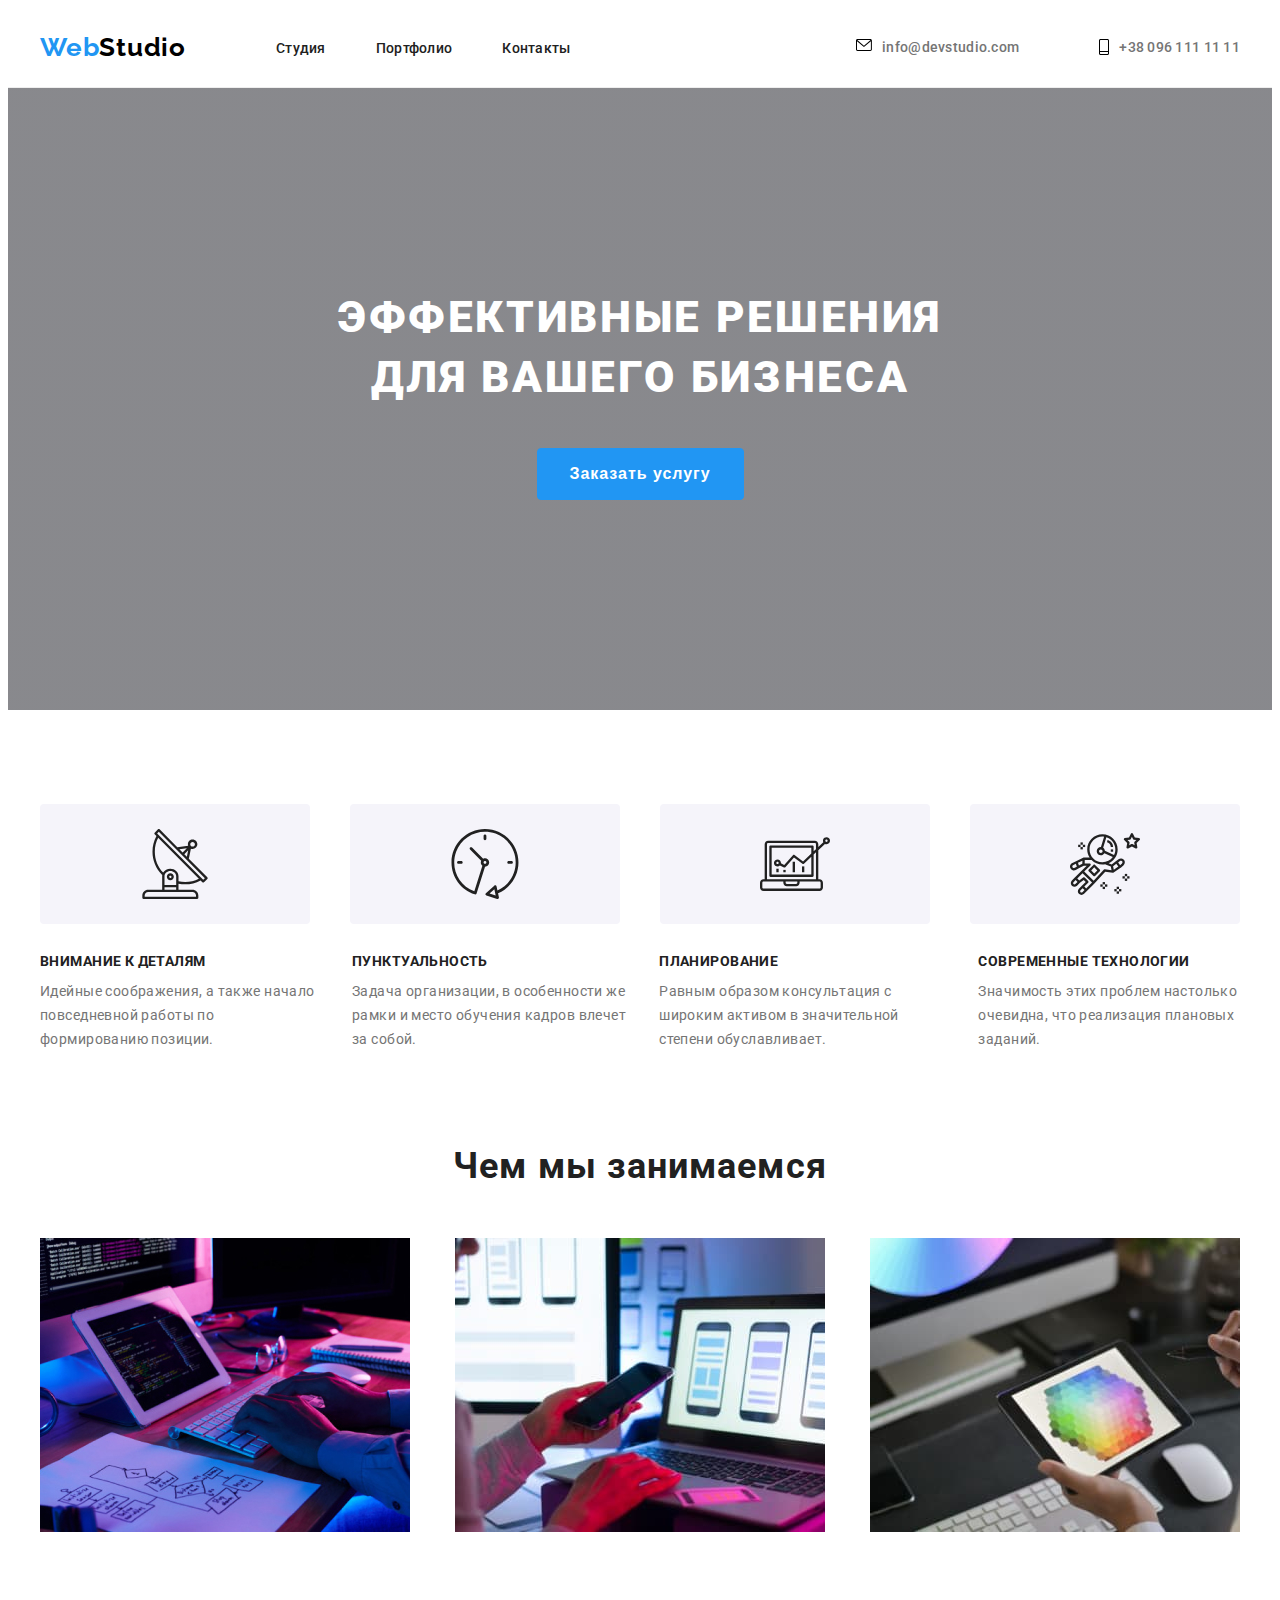
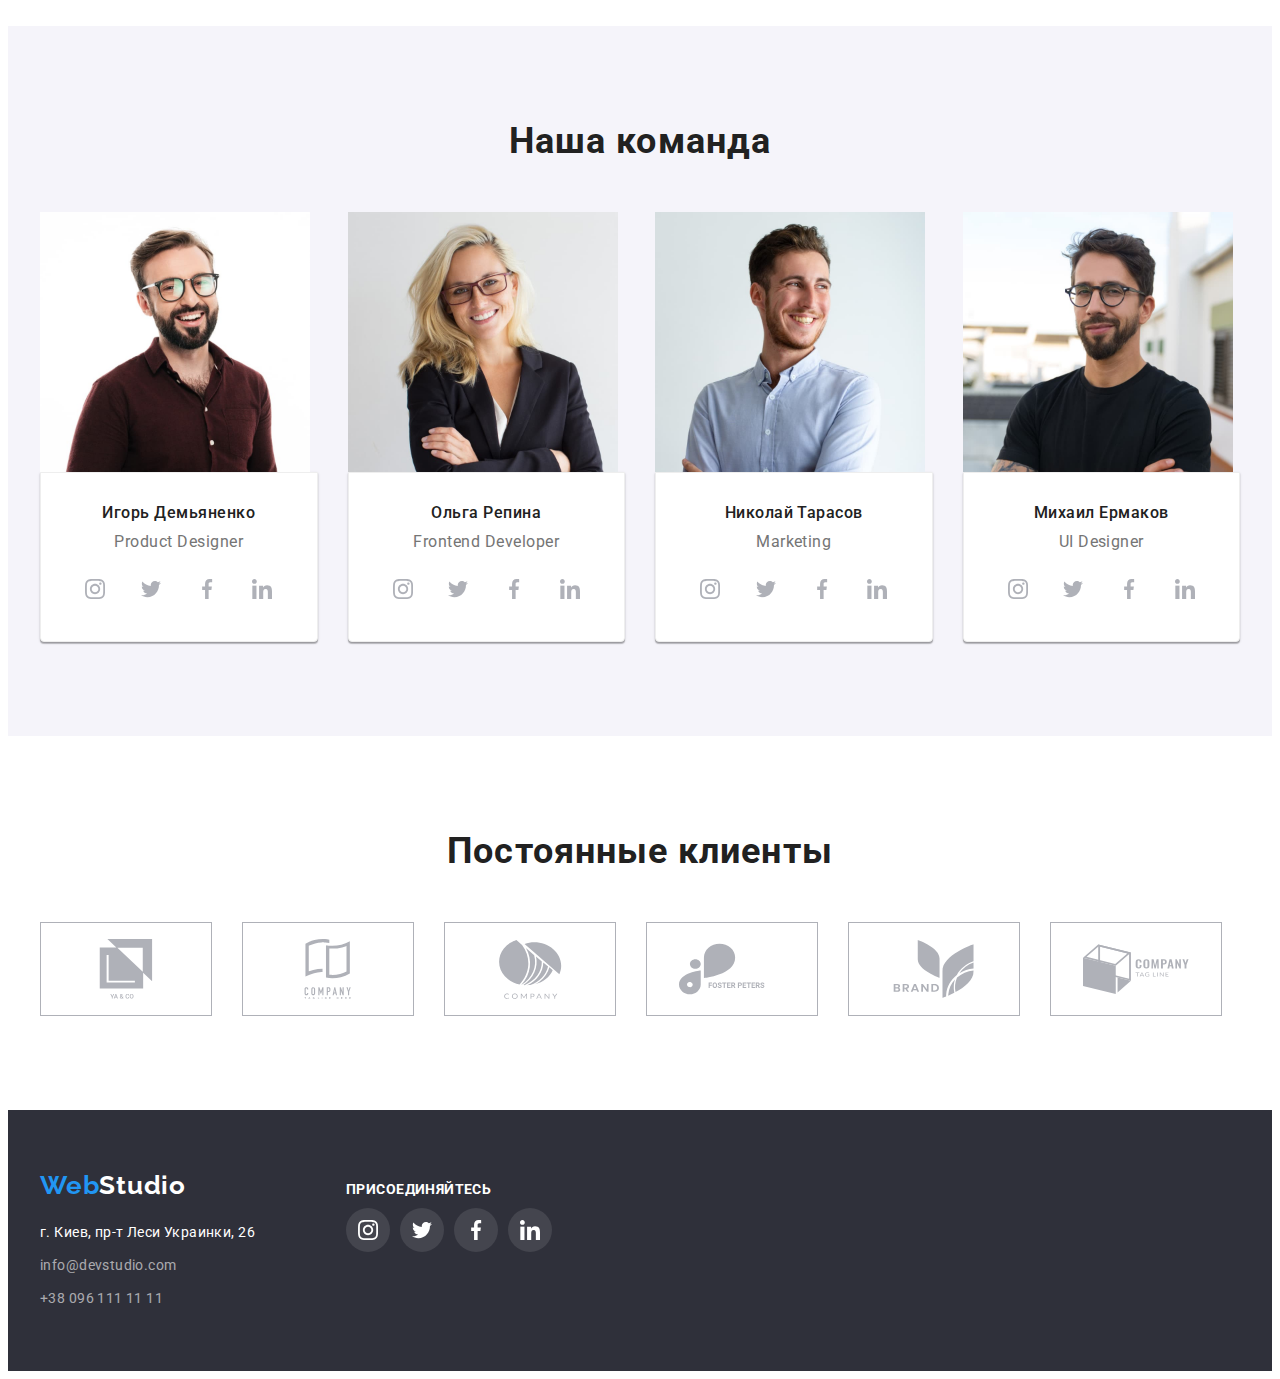
==== index.html @ e997918e "created a new repository and copied the files of the previous work into it" ====
<!DOCTYPE html>
<html lang="ru">
<head>
    <meta charset="UTF-8">
    <meta http-equiv="X-UA-Compatible" content="IE=edge">
    <meta name="viewport" content="width=device-width, initial-scale=1.0">
    <title>Document</title>
    <link rel="preconnect" href="https://fonts.googleapis.com">
    <link rel="preconnect" href="https://fonts.gstatic.com" crossorigin>
    <link
        href="https://fonts.googleapis.com/css2?family=Montserrat:wght@400;700&family=Raleway:wght@700&family=Roboto:wght@400;500;700;900&display=swap"
        rel="stylesheet">
    <link rel="stylesheet" href="https://cdnjs.cloudflare.com/ajax/libs/modern-normalize/1.1.0/modern-normalize.min.css"
        integrity="sha512-wpPYUAdjBVSE4KJnH1VR1HeZfpl1ub8YT/NKx4PuQ5NmX2tKuGu6U/JRp5y+Y8XG2tV+wKQpNHVUX03MfMFn9Q=="
        crossorigin="anonymous" referrerpolicy="no-referrer" />
    <link rel="stylesheet" href="./css/styles.css">
</head>

<body>

    <header class="header">
        <div class="container header-container">
            <a class="logo link" lang=en href=""><span class="logo-part">Web</span>Studio</a>
            <nav class="navigation">
                <ul class="nav-list list">

                    <li class="nav-list-item">
                        <a class="nav-list-link link" href="./index.html">Студия</a>
                    </li>

                    <li class="nav-list-item">
                        <a class="nav-list-link link" href="./portfolio.html">Портфолио</a>
                    </li>

                    <li class="nav-list-item">
                        <a class="nav-list-link link" href="">Контакты</a>
                    </li>

                </ul>
            </nav>

                <ul class="contacts list">

                    <li class="contacts-item link">
                        <a class="contact-mail link" href="mailto:info@devstudio.com">
                            <svg class="contacts-icon-email" widht="16" height="12">
                                <use href="./images/sprite.svg#envelope">
                                </use>
                            </svg>
                    info@devstudio.com
                        </a>
                    </li>

                    <li class="contacts-item link">
                        <a class="contact-number link" href="tel:+380961111111">
                        <svg class="contacts-icon-tel" widht="10" height="16">
                            <use href="./images/sprite.svg#icon-mobile-phone"></use>
                        </svg>
                        +38 096 111 11 11</a>
                    </li>

                </ul>
        </div>
    </header>

    <main>
        <section class="hero hero-section">
            <div class="container">
                <h1 class="main-title">Эффективные решения<br> для вашего бизнеса</h1>
                <button class="button" type="button">Заказать услугу</button>
            </div>
        </section>
        <section class="features section">
            <div class="container">
                <ul class="features-list-picture list">

                    <li class="features-picture-img">
                        <a class="features-picture-link" href="">
                            <svg class="features-picture-link-icon" width="70" height="70">
                                <use href="./images/sprite.svg#antenna">
                                </use>
                            </svg>
                        </a>
                    </li>

                    <li class="features-icon-img">
                        <a class="features-picture-link" href="">
                            <svg class="features-picture-link-icon" width="70" height="70">
                                <use href="./images/sprite.svg#clock">
                                </use>
                            </svg>
                        </a>
                    </li>

                    <li class="features-icon-img">
                        <a class="features-picture-link" href="">
                            <svg class="features-picture-link-icon" width="70" height="70">
                                <use href="./images/sprite.svg#diagram">
                                </use>
                            </svg>
                        </a>
                    </li>

                    <li class="features-icon-img">
                        <a class="features-picture-link" href="">
                            <svg class="features-picture-link-icon" width="70" height="70">
                                <use href="./images/sprite.svg#astronaut">
                                </use>
                            </svg>
                        </a>
                    </li>

                </ul>

                <ul class="features-list list">

                    <li class="features-list-item">
                        <h3 class="tagline">Внимание к деталям</h3>
                        <p class="text">
                            Идейные соображения, а также начало 
                            повседневной работы по формированию позиции.
                        </p>
                    </li>

                    <li class="features-list-item">
                        <h3 class="tagline">Пунктуальность</h3>
                        <p class="text">
                            Задача организации, в особенности же рамки и 
                            место обучения кадров влечет за собой.
                        </p>
                    </li>

                    <li class="features-list-item">
                        <h3 class="tagline">Планирование</h3>
                        <p class="text">
                            Равным образом консультация с широким активом 
                            в значительной степени обуславливает.
                        </p>
                    </li>

                    <li class="features-list-item">
                        <h3 class="tagline">Современные технологии</h3>
                        <p class="text">
                            Значимость этих проблем настолько очевидна, 
                            что реализация плановых заданий.
                        </p>
                    </li>

                </ul>
            </div>
        </section>
        <section class="about-us">
            <div class="container">
                <h2 class="subtitle">Чем мы занимаемся</h2>
                <ul class="about-us-list list">

                    <li class="about-us-list-item">
                        <img src="./images/about-img-1.jpg" alt="десктоп разработка" width="370" height="294">
                    </li>

                    <li class="about-us-list-item">
                        <img src="./images/about-img-2.jpg" alt="мобильная разработка" width="370" height="294">
                    </li>

                    <li class="about-us-list-item">
                        <img src="./images/about-img-3.jpg" alt="дизайн" width="370" height="294">
                    </li>

                </ul>
            </div>
        </section>
        <section class="team section">
            <div class="container">
                <h2 class="subtitle">Наша команда</h2>
                <ul class="team-list list">

                    <li class="team-list-item">
                        <img src="./images/team-img-1.jpg" alt="мужчина брюнет в коричневой рубашке с бородой и в очках" width="270" height="260">
                        <div class="team-list-caption">
                            <h3 class="team-list-img-name">Игорь Демьяненко</h3>
                            <p class="team-list-img-profession" lang="en">Product Designer</p>
                            <ul class="social-list list">

                                <li class="social-list-item">
                                    <a class="social-list-link" href="">
                                        <svg class="social-list-icon" width="20" height="20">
                                            <use href="./images/sprite.svg#instagram"></use>
                                        </svg>
                                    </a>
                                </li>

                                <li class="social-list-item">
                                    <a class="social-list-link" href="">
                                        <svg class="social-list-icon" width="20" height="20">
                                            <use href="./images/sprite.svg#twitter"></use>
                                        </svg>
                                    </a>
                                </li>

                                <li class="social-list-item">
                                    <a class="social-list-link" href="">
                                        <svg class="social-list-icon" width="20" height="20">
                                            <use href="./images/sprite.svg#facebook">
                                            </use>
                                        </svg>
                                    </a>
                                </li>

                                <li class="social-list-item">
                                    <a class="social-list-link" href="">
                                        <svg class="social-list-icon" width="20" height="20">
                                            <use href="./images/sprite.svg#linkedin">
                                            </use>
                                        </svg>                                       
                                    </a>
                                </li>

                            </ul> 
                        </div>
                    </li>

                    <li class="team-list-item">
                        <img src="/images/team-img-2.jpg" alt="женщина блондинка в черном пиджаке в очках" width="270" height="260">
                        <div class="team-list-caption">  
                            <h3 class="team-list-img-name">Ольга Репина</h3>
                            <p class="team-list-img-profession" lang="en">Frontend Developer</p>
                            <ul class="social-list list">

                                <li class="social-list-item">
                                    <a class="social-list-link" href="">
                                        <svg class="social-list-icon" width="20" height="20">
                                            <use href="./images/sprite.svg#instagram"></use>
                                        </svg>
                                    </a>
                                </li>

                                <li class="social-list-item">
                                    <a class="social-list-link" href="">
                                        <svg class="social-list-icon" width="20" height="20">
                                            <use href="./images/sprite.svg#twitter"></use>
                                        </svg>
                                    </a>
                                </li>

                                <li class="social-list-item">
                                    <a class="social-list-link" href="">
                                        <svg class="social-list-icon" width="20" height="20">
                                            <use href="./images/sprite.svg#facebook">
                                            </use>
                                        </svg>
                                    </a>
                                </li>

                                <li class="social-list-item">
                                    <a class="social-list-link" href="">
                                        <svg class="social-list-icon" width="20" height="20">
                                            <use href="./images/sprite.svg#linkedin"></use>
                                        </svg>
                                    </a>
                                </li>

                            </ul>
                        </div>
                    </li>

                    <li class="team-list-item">
                        <img src="./images/team-img-3.jpg" alt="мужчина брюнет в голубой рубашке" width="270" height="260">
                        <div class="team-list-caption">
                            <h3 class="team-list-img-name">Николай Тарасов</h3>
                            <p class="team-list-img-profession" lang="en">Marketing</p>
                            <ul class="social-list list">

                                <li class="social-list-item">
                                    <a class="social-list-link" href="">
                                        <svg class="social-list-icon" width="20" height="20">
                                            <use href="./images/sprite.svg#instagram"></use>
                                        </svg>
                                    </a>
                                </li>

                                <li class="social-list-item">
                                    <a class="social-list-link" href="">
                                        <svg class="social-list-icon" width="20" height="20">
                                            <use href="./images/sprite.svg#twitter"></use>
                                        </svg>
                                    </a>
                                </li>

                                <li class="social-list-item">
                                    <a class="social-list-link" href="">
                                        <svg class="social-list-icon" width="20" height="20">
                                            <use href="./images/sprite.svg#facebook">
                            
                                            </use>
                                        </svg>
                                    </a>
                                </li>

                                <li class="social-list-item">
                                    <a class="social-list-link" href="">
                                        <svg class="social-list-icon" width="20" height="20">
                                            <use href="./images/sprite.svg#linkedin"></use>
                                        </svg>
                                    </a>
                                </li>

                            </ul>
                        </div>
                    </li>

                    <li class="team-list-item">
                        <img src="./images/team-img-4.jpg" alt="мужчина брюнет в черной футболке с бородой и в очках" width="270" height="260">
                        <div class="team-list-caption">
                            <h3 class="team-list-img-name">Михаил Ермаков</h3>
                            <p class="team-list-img-profession" lang="en">UI Designer</p>
                            <ul class="social-list list">

                                <li class="social-list-item">
                                    <a class="social-list-link" href="">
                                        <svg class="social-list-icon" width="20" height="20">
                                            <use href="./images/sprite.svg#instagram"></use>
                                        </svg>
                                    </a>
                                </li>

                                <li class="social-list-item">
                                    <a class="social-list-link" href="">
                                        <svg class="social-list-icon" width="20" height="20">
                                            <use href="./images/sprite.svg#twitter"></use>
                                        </svg>
                                    </a>
                                </li>

                                <li class="social-list-item">
                                    <a class="social-list-link" href="">
                                        <svg class="social-list-icon" width="20" height="20">
                                            <use href="./images/sprite.svg#facebook">
                                            </use>
                                        </svg>
                                    </a>
                                </li>

                                <li class="social-list-item">
                                    <a class="social-list-link" href="">
                                        <svg class="social-list-icon" width="20" height="20">
                                            <use href="./images/sprite.svg#linkedin"></use>
                                        </svg>
                                    </a>
                                </li>

                            </ul>
                        </div>
                    </li>

                </ul>
            </div>
        </section>
        <section class="clients">
            <div class="container">
                <h2 class="subtitle">Постоянные клиенты</h2>
                <div class="clients-box">
                    <ul class="clients-list list">

                        <li class="clients-list-item">
                            <a class="clients-list-link" href="">
                                <svg class="clients-list-icon" width="106" height="60">
                                    <use href="./images/sprite.svg#union"></use>
                                </svg>
                            </a>
                        </li>

                        <li class="clients-list-item">
                            <a class="clients-list-link" href="">
                                <svg class="clients-list-icon" width="106" height="60">
                                    <use href="./images/sprite.svg#two-icon"></use>
                                </svg>
                            </a>
                        </li>

                        <li class="clients-list-item">
                            <a class="clients-list-link" href="">
                                <svg class="clients-list-icon" width="106" height="60">
                                    <use href="./images/sprite.svg#group"></use>
                                </svg>
                            </a>
                        </li>

                        <li class="clients-list-item">
                            <a class="clients-list-link" href="">
                                <svg class="clients-list-icon" width="106" height="60">
                                    <use href="./images/sprite.svg#group-2"></use>
                                </svg>
                            </a>
                        </li>

                        <li class="clients-list-item">
                            <a class="clients-list-link" href="">
                                <svg class="clients-list-icon" width="106" height="60">
                                    <use href="./images/sprite.svg#brand"></use>
                                </svg>
                            </a>
                        </li>

                        <li class="clients-list-item">
                            <a class="clients-list-link" href="">
                                <svg class="clients-list-icon" width="106" height="60">
                                    <use href="./images/sprite.svg#object"></use>
                                </svg>
                            </a>
                        </li>

                    </ul>
                </div>
            </div>
        </section>        
    </main>

    <footer class="footer">
        <div class="container footer-info">
            <div class="footer-container">
                <a class="logo link" lang=en href=""><span class="logo-part">Web</span><span class="logo-part-footer">Studio</span></a>
                <address>
                    <ul class="list footer-list">
                        <li>
                            <a class="address-contact-maps link" href="https://goo.gl/maps/7tFb4trJrArzVca6A">г. Киев, пр-т Леси Украинки, 26</a>
                        </li>
                        <li> 
                            <a class="address-contact-mail link" href="mailto:info@devstudio.com">info@devstudio.com</a>
                        </li>
                        <li>
                            <a class="address-contact-number link" href="tel:+380961111111">+38 096 111 11 11</a>
                        </li>

                    </ul>
                </address>
            </div>
            <div class="footer-social-info">
                <h3 class="tagline footer-tagline">Присоединяйтесь</h3>
                <ul class="footer-social-list list">

                    <li class="footer-social-list-item">
                        <a class="footer-social-list-link" href="">
                            <svg class="social-list-icon" width="20" height="20">
                                <use href="./images/sprite.svg#instagram"></use>
                            </svg>
                        </a>
                    </li>

                    <li class="footer-social-list-item">
                        <a class="footer-social-list-link" href="">
                            <svg class="social-list-icon" width="20" height="20">
                                <use href="./images/sprite.svg#twitter"></use>
                            </svg>
                        </a>
                    </li>

                    <li class="footer-social-list-item">
                        <a class="footer-social-list-link" href="">
                            <svg class="social-list-icon" width="20" height="20">
                                <use href="./images/sprite.svg#facebook">
                                </use>
                            </svg>
                        </a>
                    </li>

                    <li class="footer-social-list-item">
                        <a class="footer-social-list-link" href="">
                            <svg class="social-list-icon" width="20" height="20">
                                <use href="./images/sprite.svg#linkedin"></use>
                            </svg>
                        </a>
                    </li>
                    
                </ul>
            </div>
        </div>
    </footer>

</body>
</html>
---- css/styles.css ----
:root {
  --primary-font-family: "Roboto", sans-serif;
  --secondary-font-family: "Raleway", sans-serif;
  --primary-text-color-theme-dark: #ffffff;
  --primary-text-color-theme-light: #212121;
  --secondary-primary-text-color-theme-dark: #2f303a;
  --secondary-primary-text-color-theme-light: #757575;
  --accent-color: #2196f3;
}

body {
  font-family: var(--primary-font-family);
}

h1, h2, h3, h4, p {
  margin-top: 0;
  margin-bottom: 0;
}

ul {
  margin-top: 0;
  margin-bottom: 0;
  padding-left: 0;
}

img {
  display: block;
}

address {
  font-style: normal;
}

.list {
  list-style: none;
}

.link {
  text-decoration: none;
}

.container {
  width: 1200px;
  padding-left: 15px;
  padding-right: 15px;
  margin-left: auto;
  margin-right: auto;
}

/* components */

.logo {
  font-family: var(--secondary-font-family);
  font-weight: 700;
  font-size: 26px;
  line-height: 1.19;
  /* identical to box height */
  letter-spacing: 0.03em;
  color: #000000;
  margin-right: 90px;
}

.logo-part {
  color: var(--accent-color);
}

.tagline {
  font-weight: 700;
  font-size: 14px;
  line-height: 1.14;
  letter-spacing: 0.03em;
  text-transform: uppercase;
  color: var(--primary-text-color-theme-light);
  margin-bottom: 10px;
}

.text {
  font-weight: 400;
  font-size: 14px;
  line-height: 1.71;
  /* or 171% */
  letter-spacing: 0.03em;
  color: var(--secondary-primary-text-color-theme-light);
}

.subtitle {
  font-weight: 700;
  font-size: 36px;
  line-height: 1.17;
  text-align: center;
  letter-spacing: 0.03em;
  color: var(--primary-text-color-theme-light);
  margin-bottom: 50px;
}

.social-list {
  display: flex;
  justify-content: space-between;
}

.social-list-link {
  display: flex;
  align-items: center;
  justify-content: center;
  width: 44px;
  height: 44px;
  background-color: var(--primary-text-color-theme-dark);
  border-radius: 50%;
  fill: #AFB1B8;
}

.social-list-link:hover,
.social-list-link:focus {
  fill: #FFFFFF;
  background-color: var(--accent-color);
}

.clients-list {
  display: flex;

}

.clients-list-link {
  display: flex;
  align-items: center;
  justify-content: center;
  width: 170px;
  height: 92px;
  background-color: var(--primary-text-color-theme-dark);
  fill: #AFB1B8;

}

.clients-list-link:hover,
.clients-list-link:focus {
  fill: var(--accent-color);
}


.features-list-picture {
  display: flex;
  justify-content: space-between;
}

.features-picture-link {
  display: flex;
  align-items: center;
  justify-content: center;
  width: 270px;
  height: 120px;
  background-color: #F5F4FA;
  fill: #212121;
  border-radius: 4px;
}

/* header */

.header {
  padding-top: 24px;
  padding-bottom: 24px;
  box-sizing: border-box;
  background: #FFFFFF;
  border-bottom: 1px solid #EEEEEE;
}

.header-container {
  display: flex;
  align-items: center;
}

.nav-list {
  display: flex;
  align-items: center;
}

.nav-list-link {
  font-weight: 500;
  font-size: 14px;
  line-height: 1.17;
  letter-spacing: 0.02em;
  color: var(--primary-text-color-theme-light);
}

.nav-list-item:not(:last-child) {
  margin-right: 50px;
}

.contacts {
    display: flex;
    align-items: center;
    margin-right: 0;
    margin-left: auto;
}

.contacts-item:first-child{
    margin-right: 30px;
}

.contact-mail, .contact-number {
    text-decoration: none;
    color: var(--second-text-color);
    font-weight: 500;
    font-size: 14px;
    line-height: 1.14;
    letter-spacing: 0.02em;
    display: flex;
    fill: var(--second-text-color);
}

.contacts-icon-email {
    width: 16px;
    height: 12px;
    margin-right: 10px;
}

.contacts-icon-tel {
    width: 10px;
    height: 16px;
    margin-right: 10px;
}


.nav-list-link:hover,
.nav-list-link:focus {
  color: var(--accent-color);
}

.contact-mail {
  font-weight: 500;
  font-size: 14px;
  line-height: 1.17;
  letter-spacing: 0.02em;
  color: var(--secondary-primary-text-color-theme-light);
  margin-left: auto;
  margin-right: 50px;
}

.contact-number {
  font-weight: 500;
  font-size: 14px;
  line-height: 1.17;
  letter-spacing: 0.02em;
  color: var(--secondary-primary-text-color-theme-light);
}

.contact-mail:hover,
.contact-mail:focus {
  color: var(--accent-color);
}

.contact-mail:hover .contacts-icon-email,
.contact-mail:focus .contacts-icon-email {
  fill: var(--accent-color);
}

.contact-number:hover,
.contact-number:focus {
  color: var(--accent-color);
}

.contact-number:hover .contacts-icon-tel,
.contact-number:focus .contacts-icon-tel {
  fill: var(--accent-color);
}

.section {
  padding-top: 94px;
  padding-bottom: 94px;
}

/* hero */

.hero {
  max-width: 1600px;
  margin-left: auto;
  margin-right: auto;
  background-image: linear-gradient(rgba(47, 48, 58, 0.4),
      rgba(47, 48, 58, 0.4)),
    url("../images/hero/img.jpg");
  background-size: cover;
  background-color: #C4C4C4;
}

.hero-section {
  padding-top: 200px;
  padding-bottom: 210px;
}

.main-title {
  font-weight: 900;
  font-size: 44px;
  line-height: 1.36;
  /* or 136% */
  text-align: center;
  letter-spacing: 0.06em;
  text-transform: uppercase;
  color: var(--primary-text-color-theme-dark);
  margin-bottom: 40px;
}

.button {
  min-width: 200px;
  padding: 10px 32px;
  border: 1px solid var(--accent-color);
  border-radius: 4px;
  font-weight: 700;
  font-size: 16px;
  line-height: 1.88;
  /* identical to box height, or 187% */
  display: flex;
  align-items: center;
  text-align: center;
  letter-spacing: 0.06em;
  color: var(--primary-text-color-theme-dark);
  background-color: var(--accent-color);
  margin-left: auto;
  margin-right: auto;
}

.button:hover,
.button:focus {
  background-color: var(--accent-color);
  cursor: pointer;
}

/* features */
.features-list {
  display: flex;
  margin-left: -30px;
  margin-top: -30px;
}

.features-list-item {
  flex-basis: calc((100%-120px)/4);
  margin-left: 30px;
  margin-top: 30px;
}

/* about-us */
.about-us {
  padding-bottom: 94px;
}

.about-us-list {
  display: flex;
  justify-content: space-between;
}

.features-icon-img {
  margin-bottom: 30px;
}

/* team */

.team {
  background: #F5F4FA;
}

.team-list-img-name {
  font-weight: 500;
  font-size: 16px;
  line-height: 1.19;
  /* identical to box height */
  text-align: center;
  letter-spacing: 0.03em;
  color: var(--primary-text-color-theme-light);
  margin-bottom: 10px;
}

.team-list-img-profession {
  font-weight: normal;
  font-size: 16px;
  line-height: 1.19;
  /* identical to box height */
  text-align: center;
  letter-spacing: 0.03em;
  color: var(--secondary-primary-text-color-theme-light);
  margin-bottom: 16px;
}

.team-list {
  display: flex;
  flex-wrap: wrap;
  margin-left: -30px;
  margin-top: -30px;
}

.team-list-item {
  flex-basis: calc((100% - 120px) / 4);
  margin-left: 30px;
  margin-top: 30px;
}

.team-list-caption {
  box-sizing: border-box;
  border: 1px solid #EEEEEE;
  background-color: #FFFFFF;
  /* material shadow v1 */
  box-shadow: 0px 1px 3px rgba(0, 0, 0, 0.12), 0px 1px 1px rgba(0, 0, 0, 0.14), 0px 2px 1px rgba(0, 0, 0, 0.2);
  border-radius: 0px 0px 4px 4px;
  padding-top: 30px;
  padding-bottom: 30px;
  padding-left: 32px;
  padding-right: 32px;
}

/* clients */

.clients {
  padding-top: 94px;
  padding-bottom: 94px;
}

.clients-box {
  display: flex;
}

.clients-list {
  display: flex;
  /* flex-wrap: wrap; */
  margin-left: -30px;
  margin-top: -30px;
}

.clients-list-item {
  flex-basis: calc((100% - 180px) / 6);
  margin-left: 30px;
  margin-top: 30px;
  border: 1px solid #AFB1B8;
}

.clients-list-item:hover,
.clients-list-item:focus {
  border: 1px solid #2196F3
}

/* footer */


.footer {
  font-family: inherit;
  background-color: var(--secondary-primary-text-color-theme-dark);
  padding-top: 60px;
  padding-bottom: 60px;
}

.footer-container {

}

.footer-social-list {
  display: flex;

}
.footer-list {
  margin-top: 20px;
}

.logo-part-footer {
  color: var(--primary-text-color-theme-dark);
}

.address-contact-maps {
  display: block;
  font-weight: normal;
  font-size: 14px;
  line-height: 1.71;
  letter-spacing: 0.03em;
  color: var(--primary-text-color-theme-dark);
  margin-bottom: 9px
}

.address-contact-mail {
  display: block;
  font-family: inherit;
  font-weight: normal;
  font-size: 14px;
  line-height: 1.71;
  /* or 171% */
  letter-spacing: 0.03em;
  color: rgba(255, 255, 255, 0.6);
  margin-bottom: 9px
}

.address-contact-number {
  font-family: inherit;
  font-weight: normal;
  font-size: 14px;
  line-height: 1.71;
  /* or 171% */
  letter-spacing: 0.03em;
  color: rgba(255, 255, 255, 0.6);
} 

.footer-info{
  display: flex;
  align-items: baseline;
}

.footer-container{
  margin-right: 70px;
}

.footer-tagline {
  color: var(--primary-text-color-theme-dark);
}

.footer-social-list-item:not(:last-child) {
  margin-right: 10px;
}

.footer-social-list-link{
  width: 44px;
  height: 44px;
  background: rgba(255, 255, 255, 0.1);
  border-radius: 50%;
  display: flex;
  justify-content: center;
  align-items: center;
  fill: #ffffff;
}

.footer-social-list-link:hover, .footer-social-list-link:focus{
  background-color: var(--accent-color);
}



/* portfolio */

.portfolio-main {
  padding-top: 100px;
  padding-bottom: 100px;
}

.page-nav-button {
  font-family: inherit;
  font-style: normal;
  font-weight: 500;
  font-size: 16px;
  line-height: 26px;
  /* identical to box height, or 162% */
  text-align: center;
  letter-spacing: 0.03em;
  color: var(--primary-text-color-theme-light);
  padding: 6px 22px;
}

.page-nav-button:hover,
.page-nav-button:focus {
  background-color: var(--accent-color);
  cursor: pointer;
  color: var(--primary-text-color-theme-dark);
  box-shadow: 0px 3px 1px rgba(0, 0, 0, 0.1), 0px 1px 2px rgba(0, 0, 0, 0.08), 0px 2px 2px rgba(0, 0, 0, 0.12);
}

.examples-name {
  font-weight: 700;
  font-size: 18px;
  line-height: 2;
  /* identical to box height, or 200% */
  letter-spacing: 0.06em;
  color: var(--primary-text-color-theme-light);
  padding-left: 20px;
}

.examples-text {
  font-weight: 400;
  font-size: 16px;
  line-height: 1.88;
  /* identical to box height, or 187% */
  letter-spacing: 0.03em;
  color: var(--secondary-primary-text-color-theme-light);
  padding-left: 20px;
}

.page-nav-container {
  display: flex;
  align-items: center;
  margin-bottom: 56px;
}

.page-nav-list {
  display: flex;
  align-items: center;
  margin-left: auto;
  margin-right: auto;
}

.page-nav-button{
  border-radius: 4px;
  border: none;
}


.page-nav-list-item:not(:last-child) {
  margin-right: 8px;
}

.examples-list {
  display: flex;
  flex-wrap: wrap;
  margin-left: -30px;
  margin-top: -30px;
}

.examples-list-item {
  flex-basis: calc((100% - 90px) / 3);
  margin-left: 30px;
  margin-top: 30px;
}

.examples-list-item:hover, 
.examples-list-item:focus {
  box-shadow: 0px 1px 1px rgba(0, 0, 0, 0.12), 0px 4px 4px rgba(0, 0, 0, 0.06), 1px 4px 6px rgba(0, 0, 0, 0.16);
}

.examples-list-caption {
  padding-top: 20px;
  padding-bottom: 20px;
  box-sizing: border-box;
  background: #FFFFFF;
  border: 1px solid #EEEEEE;
}
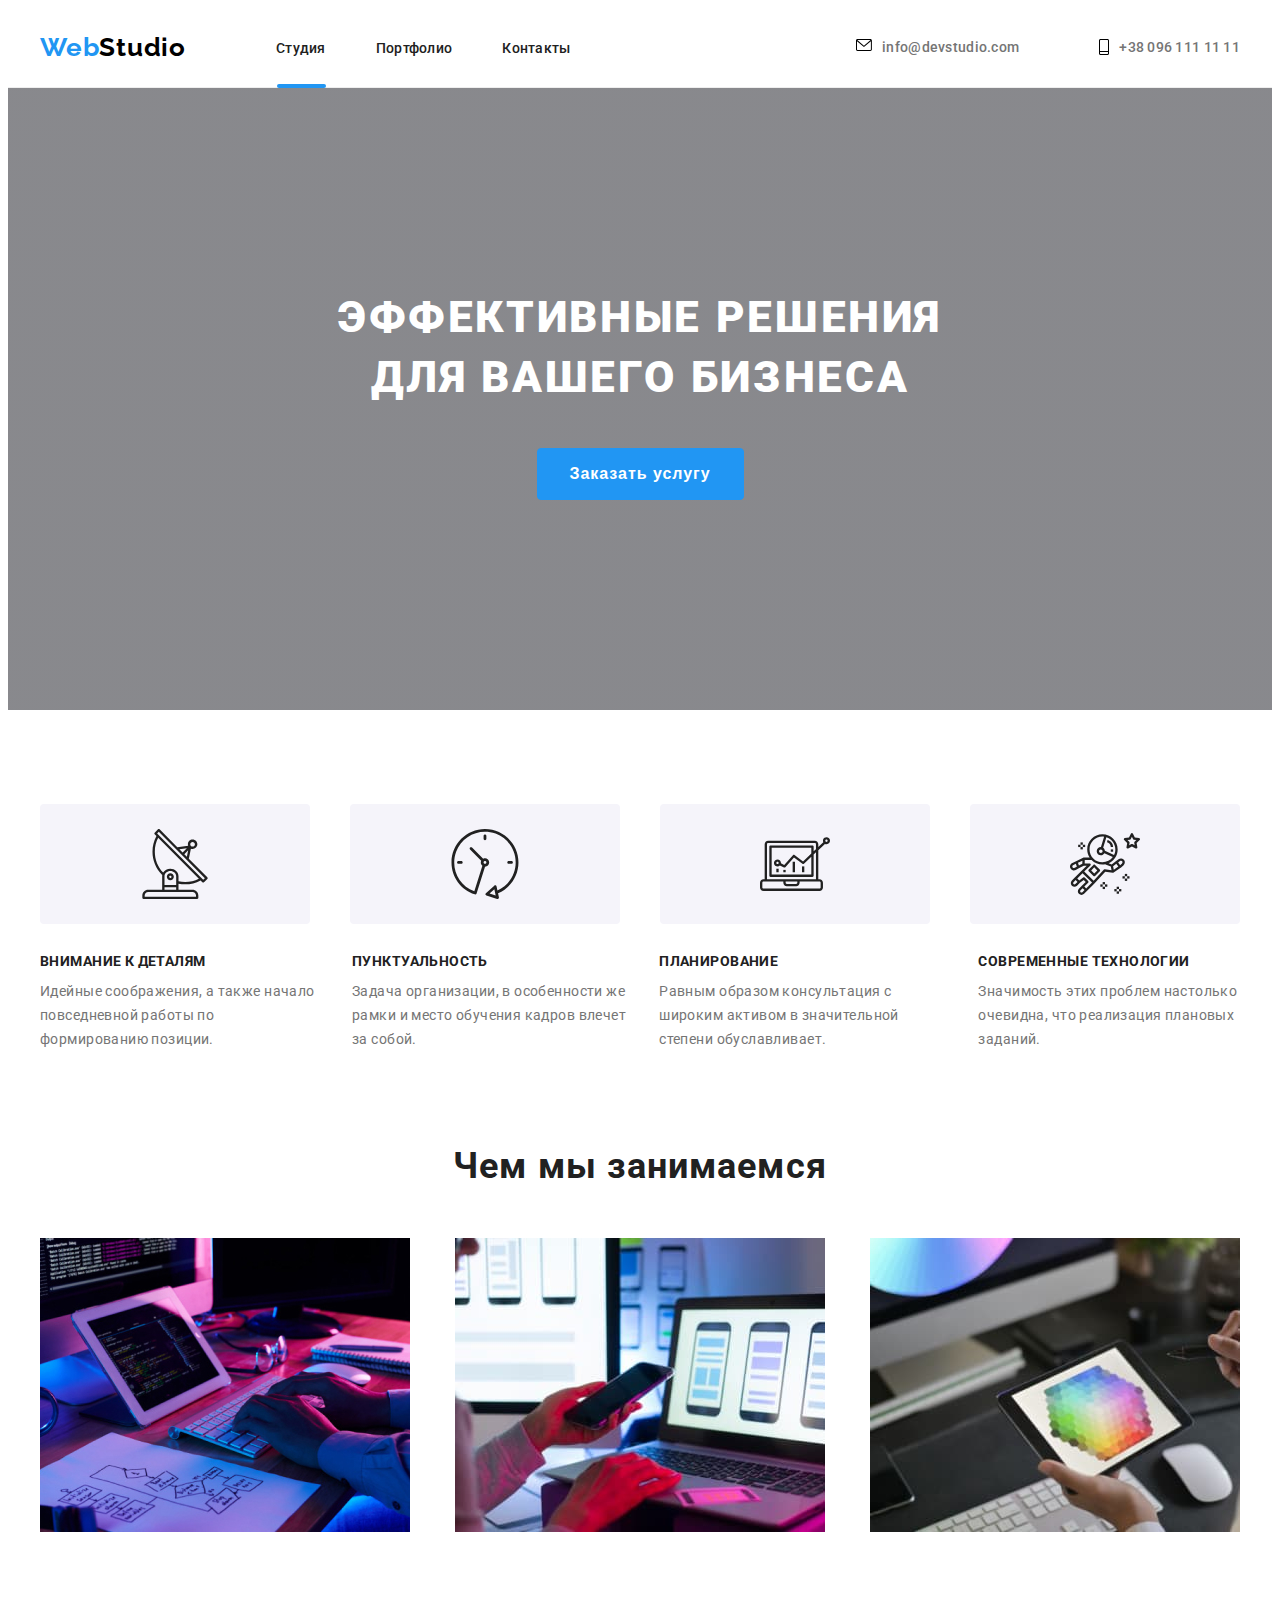
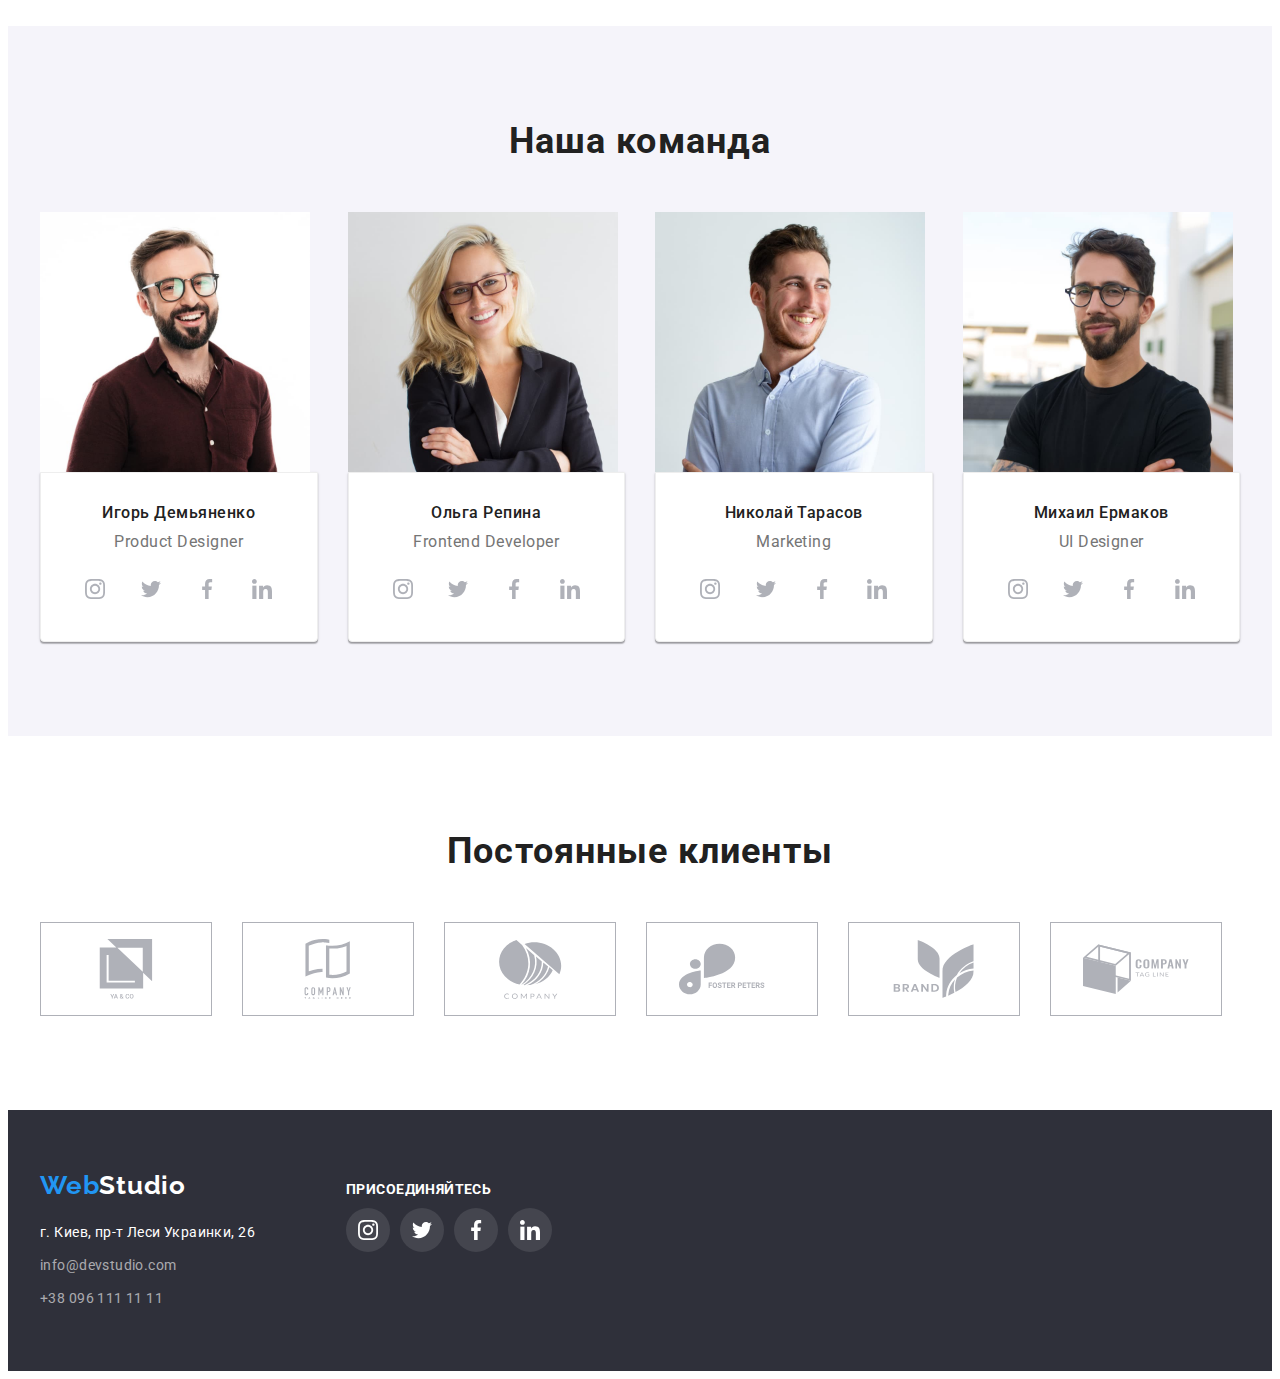
==== commit 727b6540: "adds a stripe in the header" ====
--- a/index.html
+++ b/index.html
@@ -25,7 +25,7 @@
                 <ul class="nav-list list">
 
                     <li class="nav-list-item">
-                        <a class="nav-list-link link" href="./index.html">Студия</a>
+                        <a class="nav-list-link link studio" href="./index.html">Студия</a>
                     </li>
 
                     <li class="nav-list-item">
@@ -33,7 +33,7 @@
                     </li>
 
                     <li class="nav-list-item">
-                        <a class="nav-list-link link" href="">Контакты</a>
+                        <a class="nav-list-link link header-contacts" href="">Контакты</a>
                     </li>
 
                 </ul>
--- a/css/styles.css
+++ b/css/styles.css
@@ -172,6 +172,36 @@
   display: flex;
   align-items: center;
 }
+
+.nav-list-item {
+  position: relative;
+}
+
+/* Полоска */
+.nav-list-item > .studio::after {
+  content: "";
+  width: 100%;
+  height: 4px;
+  border-radius: 2px;
+  background-color: #2196F3;
+  position: absolute;
+  margin-top: 46px;
+  margin-left: -49px;
+}
+
+/* Полоска */
+.nav-list-item > .portfolio::after {
+  content: "";
+  width: 100%;
+  height: 4px;
+  border-radius: 2px;
+  background-color: #2196F3;
+  position: absolute;
+  margin-top: 46px;
+  margin-left: -77px;
+}
+
+
 
 .nav-list-link {
   font-weight: 500;
@@ -444,10 +474,6 @@
   padding-bottom: 60px;
 }
 
-.footer-container {
-
-}
-
 .footer-social-list {
   display: flex;
 
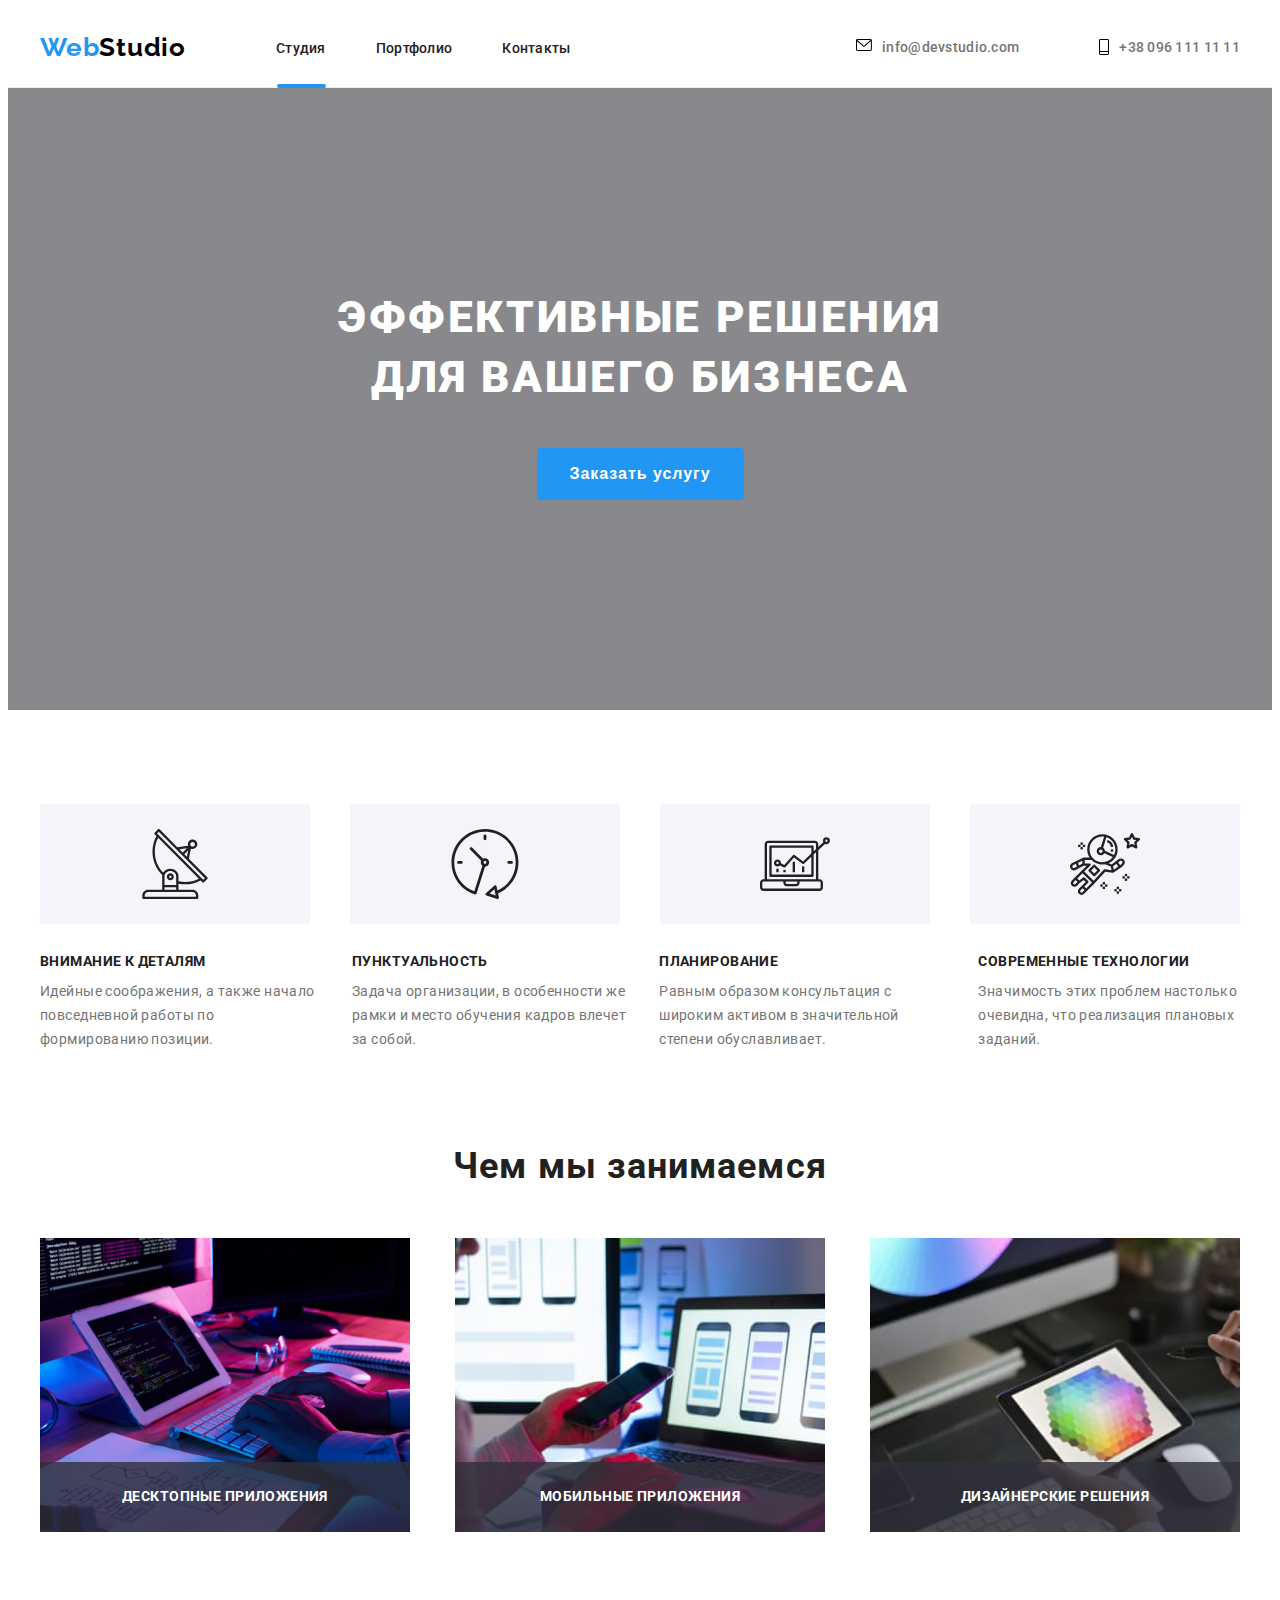
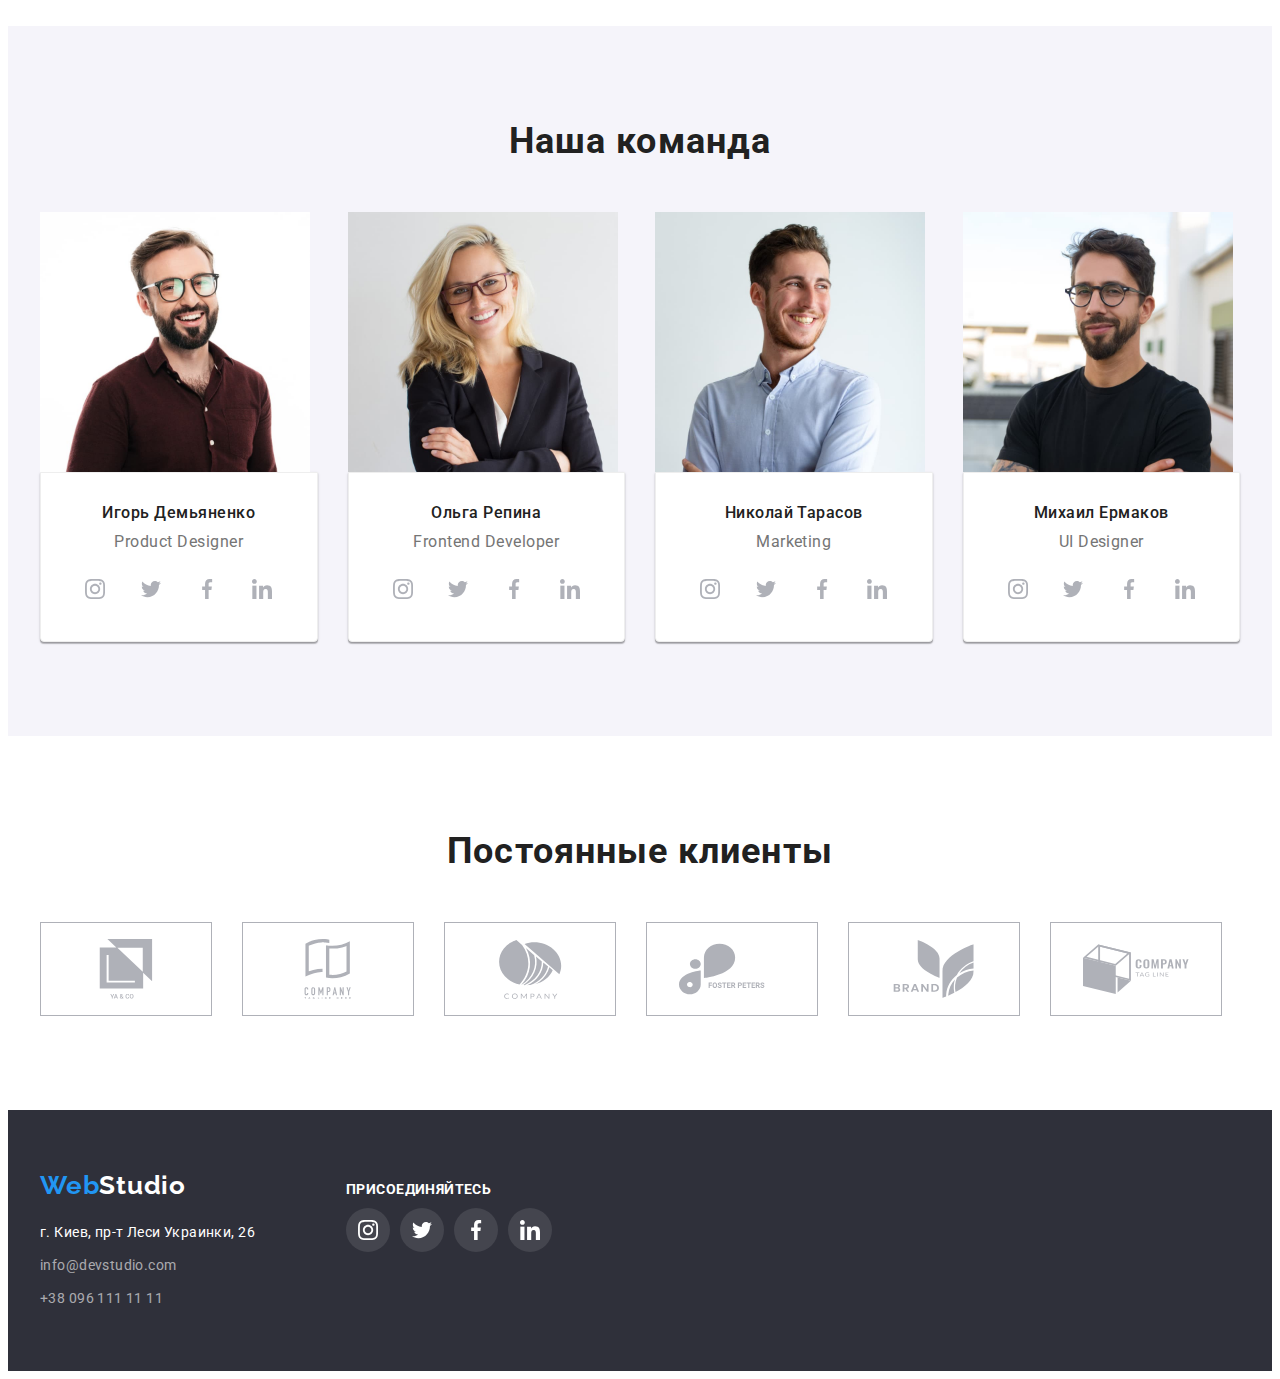
==== commit ceb3126c: "adds transitions and modal window" ====
--- a/index.html
+++ b/index.html
@@ -67,7 +67,7 @@
         <section class="hero hero-section">
             <div class="container">
                 <h1 class="main-title">Эффективные решения<br> для вашего бизнеса</h1>
-                <button class="button" type="button">Заказать услугу</button>
+                <button class="button" type="button" data-modal-open>Заказать услугу</button>
             </div>
         </section>
         <section class="features section">
@@ -156,14 +156,23 @@
 
                     <li class="about-us-list-item">
                         <img src="./images/about-img-1.jpg" alt="десктоп разработка" width="370" height="294">
+                        <div class="about-us-box">
+                            <p class="about-us-text">Десктопные приложения</p>
+                        </div>
                     </li>
 
                     <li class="about-us-list-item">
                         <img src="./images/about-img-2.jpg" alt="мобильная разработка" width="370" height="294">
+                        <div class="about-us-box">
+                            <p class="about-us-text">Мобильные приложения</p>
+                        </div>
                     </li>
 
                     <li class="about-us-list-item">
                         <img src="./images/about-img-3.jpg" alt="дизайн" width="370" height="294">
+                        <div class="about-us-box">
+                            <p class="about-us-text">Дизайнерские решения</p>
+                        </div>
                     </li>
 
                 </ul>
@@ -476,5 +485,15 @@
         </div>
     </footer>
 
+    <div class="backdrop is-hidden" data-modal>
+        <div class="modal">
+            <button type="button" class="modal-close-btn" data-modal-close>
+                <svg class="modal-close-icon" width="18" height="18">
+                    <use href="./images/sprite.svg#close-icon"></use>
+                </svg>
+            </button>
+        </div>
+    </div>
+    <script src="./js/modal.js"></script>
 </body>
 </html>
--- a/css/styles.css
+++ b/css/styles.css
@@ -6,6 +6,7 @@
   --secondary-primary-text-color-theme-dark: #2f303a;
   --secondary-primary-text-color-theme-light: #757575;
   --accent-color: #2196f3;
+  --trasform-primary: 250ms cubic-bezier(0.4, 0, 0.2, 1);
 }
 
 body {
@@ -47,7 +48,7 @@
   margin-right: auto;
 }
 
-/* components */
+/* ===== Components ===== */
 
 .logo {
   font-family: var(--secondary-font-family);
@@ -107,12 +108,14 @@
   background-color: var(--primary-text-color-theme-dark);
   border-radius: 50%;
   fill: #AFB1B8;
+  transition: var(--trasform-primary);
 }
 
 .social-list-link:hover,
 .social-list-link:focus {
   fill: #FFFFFF;
   background-color: var(--accent-color);
+  
 }
 
 .clients-list {
@@ -128,7 +131,7 @@
   height: 92px;
   background-color: var(--primary-text-color-theme-dark);
   fill: #AFB1B8;
-
+  transition: var(--trasform-primary);
 }
 
 .clients-list-link:hover,
@@ -153,7 +156,7 @@
   border-radius: 4px;
 }
 
-/* header */
+/* ===== Header ===== */
 
 .header {
   padding-top: 24px;
@@ -177,7 +180,8 @@
   position: relative;
 }
 
-/* Полоска */
+/* ===== Stripe ===== */
+
 .nav-list-item > .studio::after {
   content: "";
   width: 100%;
@@ -189,7 +193,6 @@
   margin-left: -49px;
 }
 
-/* Полоска */
 .nav-list-item > .portfolio::after {
   content: "";
   width: 100%;
@@ -201,7 +204,7 @@
   margin-left: -77px;
 }
 
-
+/* ===== End Stripe ===== */
 
 .nav-list-link {
   font-weight: 500;
@@ -209,6 +212,7 @@
   line-height: 1.17;
   letter-spacing: 0.02em;
   color: var(--primary-text-color-theme-light);
+  transition: var(--trasform-primary);
 }
 
 .nav-list-item:not(:last-child) {
@@ -241,12 +245,14 @@
     width: 16px;
     height: 12px;
     margin-right: 10px;
+    transition: var(--trasform-primary);
 }
 
 .contacts-icon-tel {
     width: 10px;
     height: 16px;
     margin-right: 10px;
+    transform: var(--trasform-primary);
 }
 
 
@@ -263,6 +269,7 @@
   color: var(--secondary-primary-text-color-theme-light);
   margin-left: auto;
   margin-right: 50px;
+  transition: --trasform-primary;
 }
 
 .contact-number {
@@ -271,6 +278,7 @@
   line-height: 1.17;
   letter-spacing: 0.02em;
   color: var(--secondary-primary-text-color-theme-light);
+  transition: var(--trasform-primary);
 }
 
 .contact-mail:hover,
@@ -298,7 +306,7 @@
   padding-bottom: 94px;
 }
 
-/* hero */
+/* ===== Hero ===== */
 
 .hero {
   max-width: 1600px;
@@ -342,18 +350,19 @@
   text-align: center;
   letter-spacing: 0.06em;
   color: var(--primary-text-color-theme-dark);
-  background-color: var(--accent-color);
+  background-color: #2196F3;
   margin-left: auto;
   margin-right: auto;
+  transition: var(--trasform-primary);
 }
 
 .button:hover,
 .button:focus {
-  background-color: var(--accent-color);
+  background-color: #188CE8;
   cursor: pointer;
 }
 
-/* features */
+/* ===== Features ===== */
 .features-list {
   display: flex;
   margin-left: -30px;
@@ -366,7 +375,7 @@
   margin-top: 30px;
 }
 
-/* about-us */
+/* ===== About-Us ===== */
 .about-us {
   padding-bottom: 94px;
 }
@@ -380,7 +389,36 @@
   margin-bottom: 30px;
 }
 
-/* team */
+.about-us-list-item {
+  position: relative;
+}
+
+.about-us-box{
+    display: flex;
+    width: 100%;
+    height: 70px;
+    background: rgba(47, 48, 58, 0.8);
+    align-content: space-around;
+    justify-content: space-around;
+    align-items: center;
+
+    position: absolute;
+    left: 0;
+    bottom: 0;
+}
+
+
+.about-us-text{
+    font-weight: 700;
+    font-size: 14px;
+    line-height: 1.14;
+    text-align: center;
+    letter-spacing: 0.03em;
+    text-transform: uppercase;
+    color: var(--primary-text-color-theme-dark);
+}
+
+/* ===== Team ====== */
 
 .team {
   background: #F5F4FA;
@@ -434,7 +472,7 @@
   padding-right: 32px;
 }
 
-/* clients */
+/* ===== Clients ===== */
 
 .clients {
   padding-top: 94px;
@@ -457,6 +495,7 @@
   margin-left: 30px;
   margin-top: 30px;
   border: 1px solid #AFB1B8;
+  transition: var(--trasform-primary);
 }
 
 .clients-list-item:hover,
@@ -464,7 +503,7 @@
   border: 1px solid #2196F3
 }
 
-/* footer */
+/* ===== Footer ===== */
 
 
 .footer {
@@ -544,6 +583,7 @@
   justify-content: center;
   align-items: center;
   fill: #ffffff;
+  transform: var(--trasform-primary);
 }
 
 .footer-social-list-link:hover, .footer-social-list-link:focus{
@@ -552,7 +592,7 @@
 
 
 
-/* portfolio */
+/* ===== Portfolio ===== */
 
 .portfolio-main {
   padding-top: 100px;
@@ -570,6 +610,7 @@
   letter-spacing: 0.03em;
   color: var(--primary-text-color-theme-light);
   padding: 6px 22px;
+  transition: var(--trasform-primary);
 }
 
 .page-nav-button:hover,
@@ -634,6 +675,10 @@
   flex-basis: calc((100% - 90px) / 3);
   margin-left: 30px;
   margin-top: 30px;
+
+  position: relative;
+  transition-property: box-shadow;
+  transition: var(--trasform-primary);
 }
 
 .examples-list-item:hover, 
@@ -647,4 +692,86 @@
   box-sizing: border-box;
   background: #FFFFFF;
   border: 1px solid #EEEEEE;
+}
+
+.examples-list-item-img-wrapper {
+  position: relative;
+  overflow: hidden;
+}
+
+.overlay {
+  position: absolute;
+  top: 0;
+  left: 0;
+  width: 100%;
+  height: 100%;
+  font-family: 'Roboto';
+  font-style: normal;
+  font-weight: 400;
+  font-size: 18px;
+  line-height: 28px;
+  /* or 156% */
+  letter-spacing: 0.03em;
+  color: #FFFFFF;
+  background-color: rgba(33, 150, 243, 0.9);
+  padding: 63px 24px;
+  align-content: center;
+  overflow: auto;
+  transform: translateY(100%);
+  transition: var(--trasform-primary);
+}
+
+.examples-list-item:hover .overlay,
+.examples-list-item:focus .overlay {
+  transform: translateY(0%);
+  cursor: pointer;
+}
+
+.examples-list-caption:hover,
+.examples-list-caption:focus {
+  cursor: pointer;
+}
+
+/* ===== Modal Window ===== */
+
+.backdrop {
+  position: fixed;
+  top: 0;
+  left: 0;
+  width: 100vw;
+  height: 100vh;
+  background-color: rgba(0, 0, 0, 0.2);
+  transform: opacity var(--trasform-primary), visibility var(--trasform-primary);
+}
+
+.backdrop.is-hidden {
+  opacity: 0;
+  visibility: hidden;
+  pointer-events: none;
+}
+
+.modal {
+  position: absolute;
+  top: 50%;
+  left: 50%;
+  transform: translate(-50%, -50%);
+  width: 528px;
+  height: 580px;
+  background-color: #ffffff;
+}
+
+.modal-close-btn {
+  position: absolute;
+  top: 8px;
+  right: 8px;
+  display: flex;
+  justify-content: center;
+  align-items: center;
+  width: 30px;
+  height: 30px;
+  border-radius: 50%;
+  border: 1px solid rgba(0, 0, 0, 0.1);
+  background-color: transparent;
+  padding: 0;
+  cursor: pointer;
 }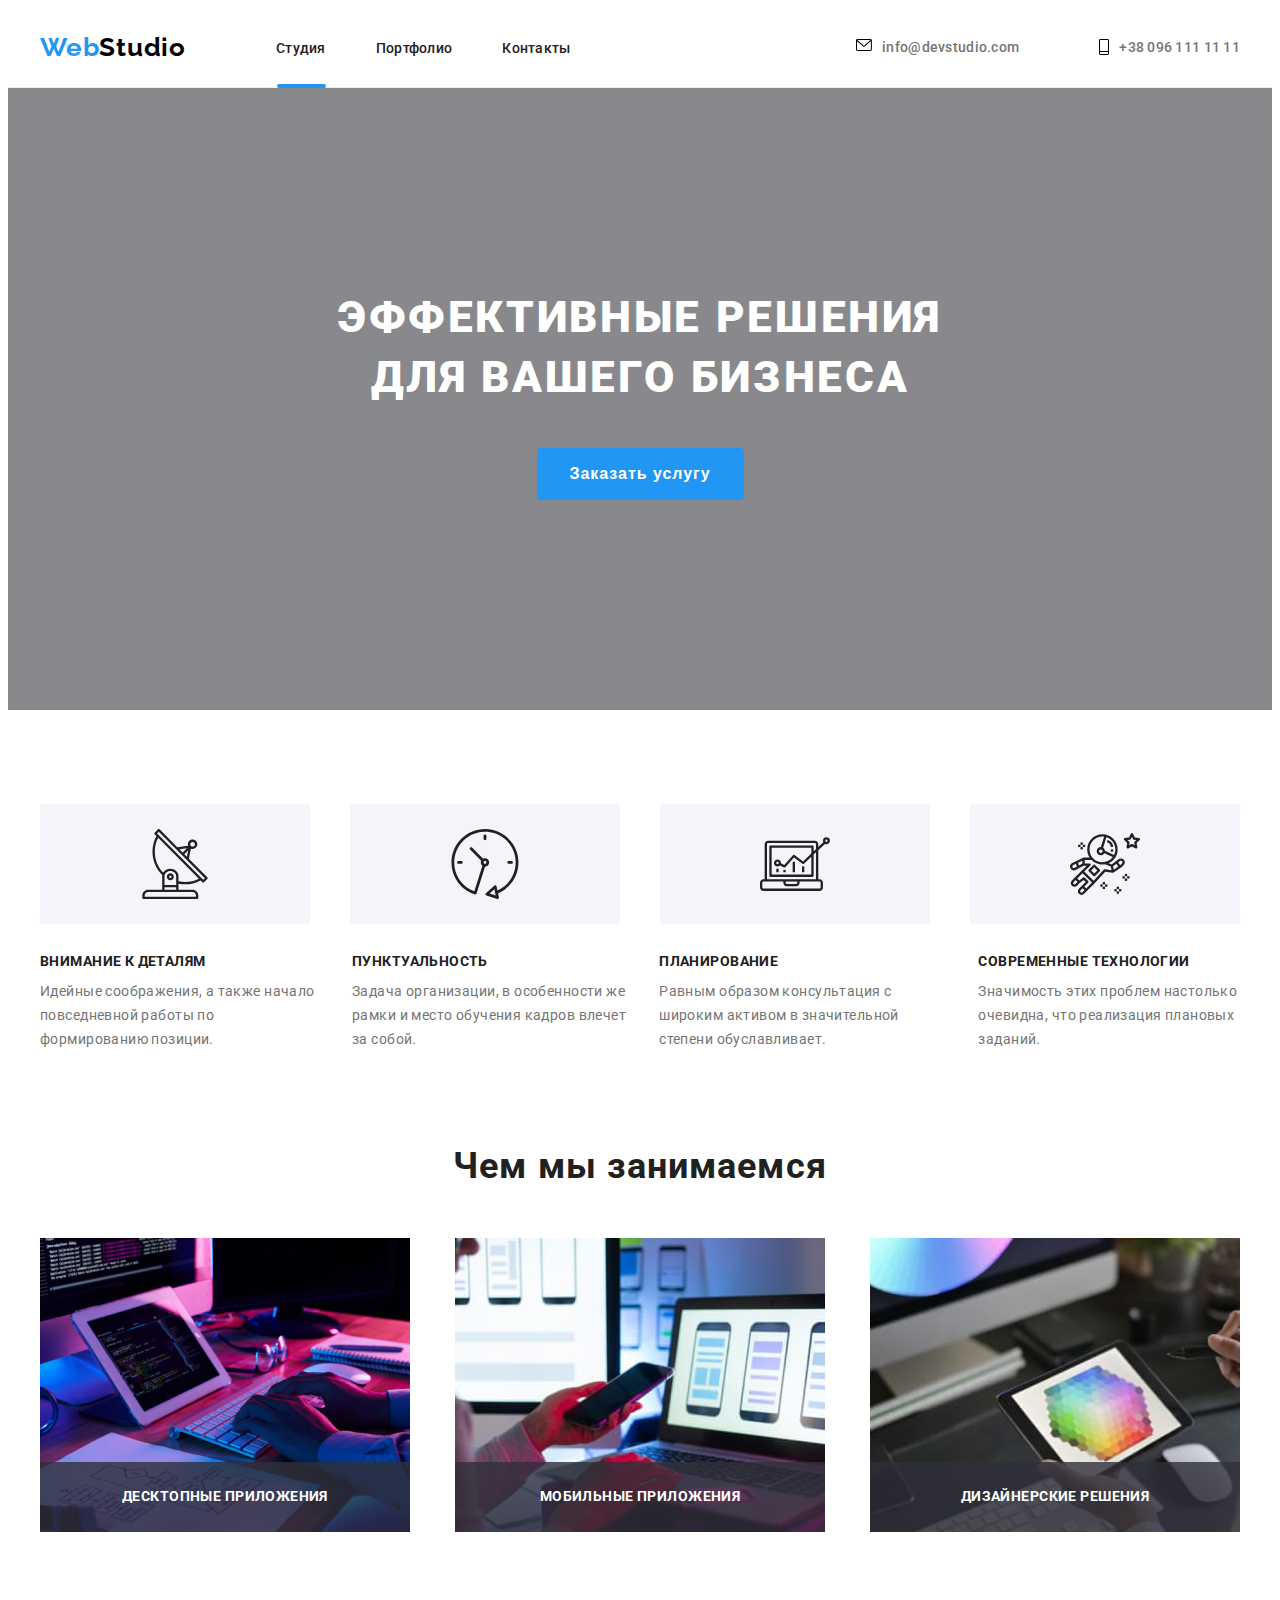
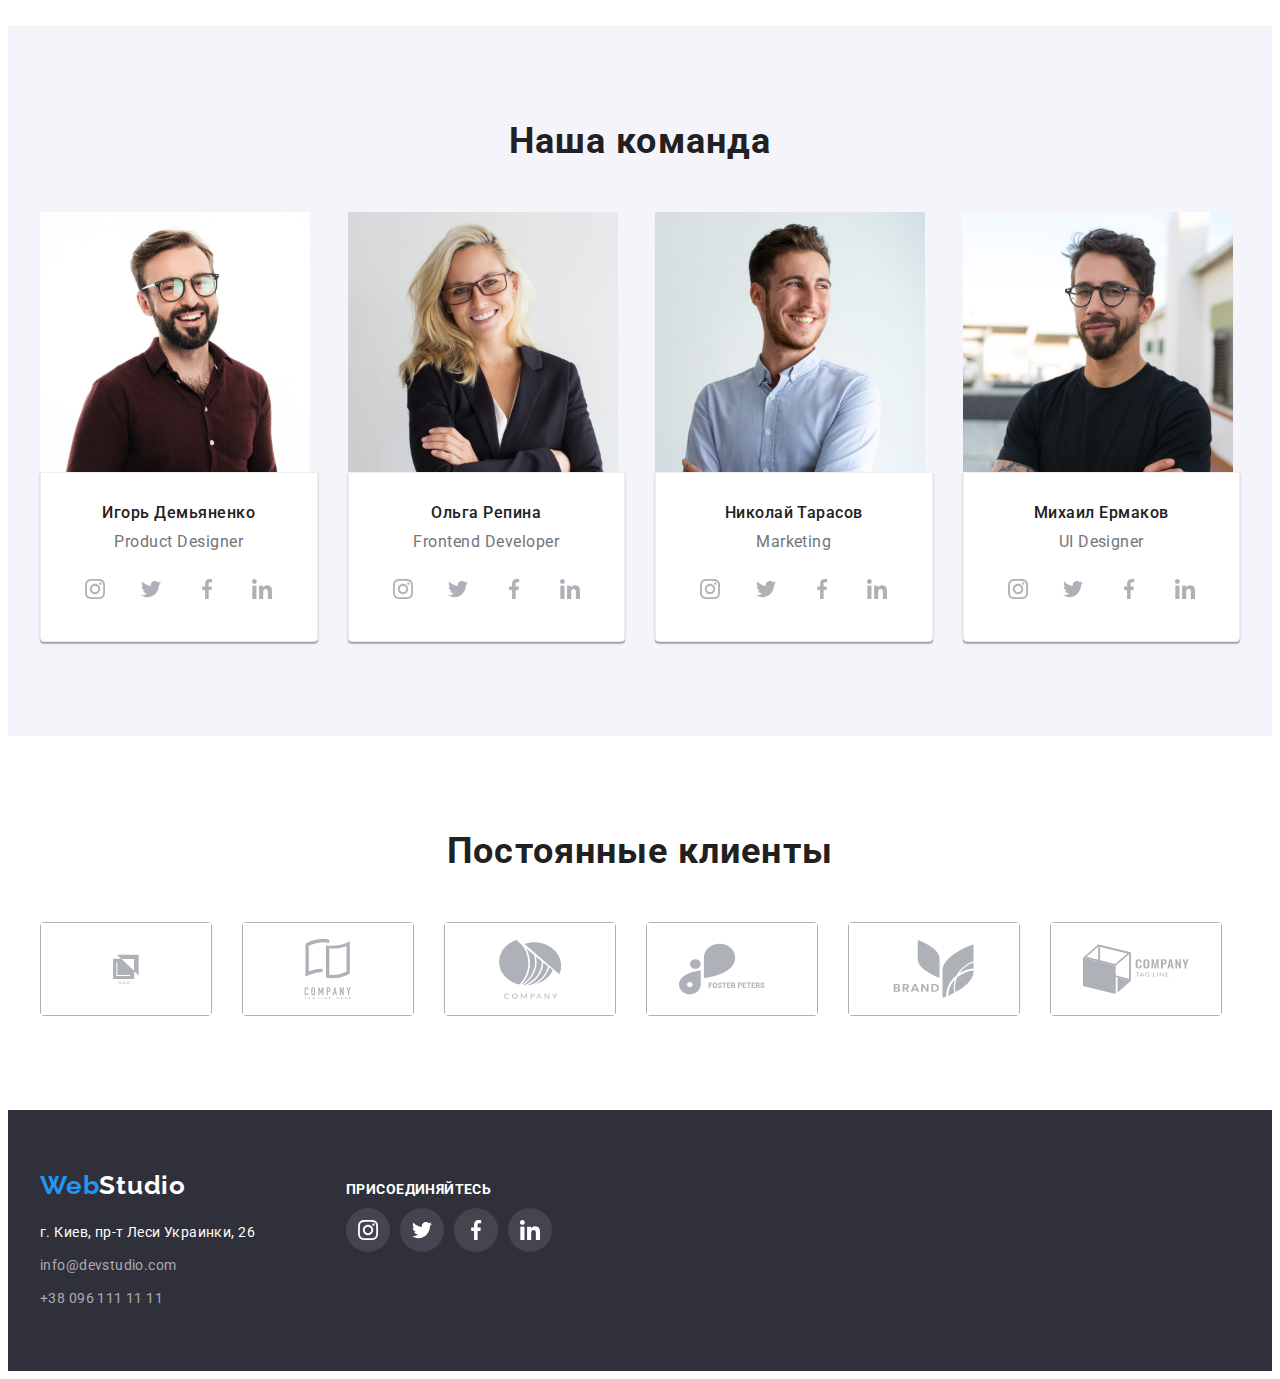
==== commit ce28752f: "fixed transitions in the footer and on the modal window" ====
--- a/index.html
+++ b/index.html
@@ -229,7 +229,7 @@
                     </li>
 
                     <li class="team-list-item">
-                        <img src="/images/team-img-2.jpg" alt="женщина блондинка в черном пиджаке в очках" width="270" height="260">
+                        <img src="./images/team-img-2.jpg" alt="женщина блондинка в черном пиджаке в очках" width="270" height="260">
                         <div class="team-list-caption">  
                             <h3 class="team-list-img-name">Ольга Репина</h3>
                             <p class="team-list-img-profession" lang="en">Frontend Developer</p>
@@ -373,7 +373,7 @@
                         <li class="clients-list-item">
                             <a class="clients-list-link" href="">
                                 <svg class="clients-list-icon" width="106" height="60">
-                                    <use href="./images/sprite.svg#union"></use>
+                                    <use href="./images/sprite.svg#icon-client-1"></use>
                                 </svg>
                             </a>
                         </li>
--- a/css/styles.css
+++ b/css/styles.css
@@ -495,12 +495,13 @@
   margin-left: 30px;
   margin-top: 30px;
   border: 1px solid #AFB1B8;
+  border-radius: 4px;
   transition: var(--trasform-primary);
 }
 
 .clients-list-item:hover,
 .clients-list-item:focus {
-  border: 1px solid #2196F3
+  border: 1px solid #2196F3;
 }
 
 /* ===== Footer ===== */
@@ -532,7 +533,7 @@
   line-height: 1.71;
   letter-spacing: 0.03em;
   color: var(--primary-text-color-theme-dark);
-  margin-bottom: 9px
+  margin-bottom: 9px;
 }
 
 .address-contact-mail {
@@ -544,7 +545,7 @@
   /* or 171% */
   letter-spacing: 0.03em;
   color: rgba(255, 255, 255, 0.6);
-  margin-bottom: 9px
+  margin-bottom: 9px;
 }
 
 .address-contact-number {
@@ -574,7 +575,7 @@
   margin-right: 10px;
 }
 
-.footer-social-list-link{
+.footer-social-list-link {
   width: 44px;
   height: 44px;
   background: rgba(255, 255, 255, 0.1);
@@ -583,10 +584,14 @@
   justify-content: center;
   align-items: center;
   fill: #ffffff;
-  transform: var(--trasform-primary);
-}
-
-.footer-social-list-link:hover, .footer-social-list-link:focus{
+  transition-property: background-color, transform;
+  transition-duration: 250ms;
+  transition-timing-function: cubic-bezier(0.4, 0, 0.2, 1);
+  transition-delay: 0;
+}
+
+.footer-social-list-link:hover,
+.footer-social-list-link:focus{
   background-color: var(--accent-color);
 }
 
@@ -741,7 +746,11 @@
   width: 100vw;
   height: 100vh;
   background-color: rgba(0, 0, 0, 0.2);
-  transform: opacity var(--trasform-primary), visibility var(--trasform-primary);
+  /* transform: opacity var(--trasform-primary), visibility var(--trasform-primary); */
+  transition-property: opacity, visibility, transform;
+  transition-duration: 250ms;
+  transition-timing-function: cubic-bezier(0.4, 0, 0.2, 1);
+  transition-delay: 0;
 }
 
 .backdrop.is-hidden {
